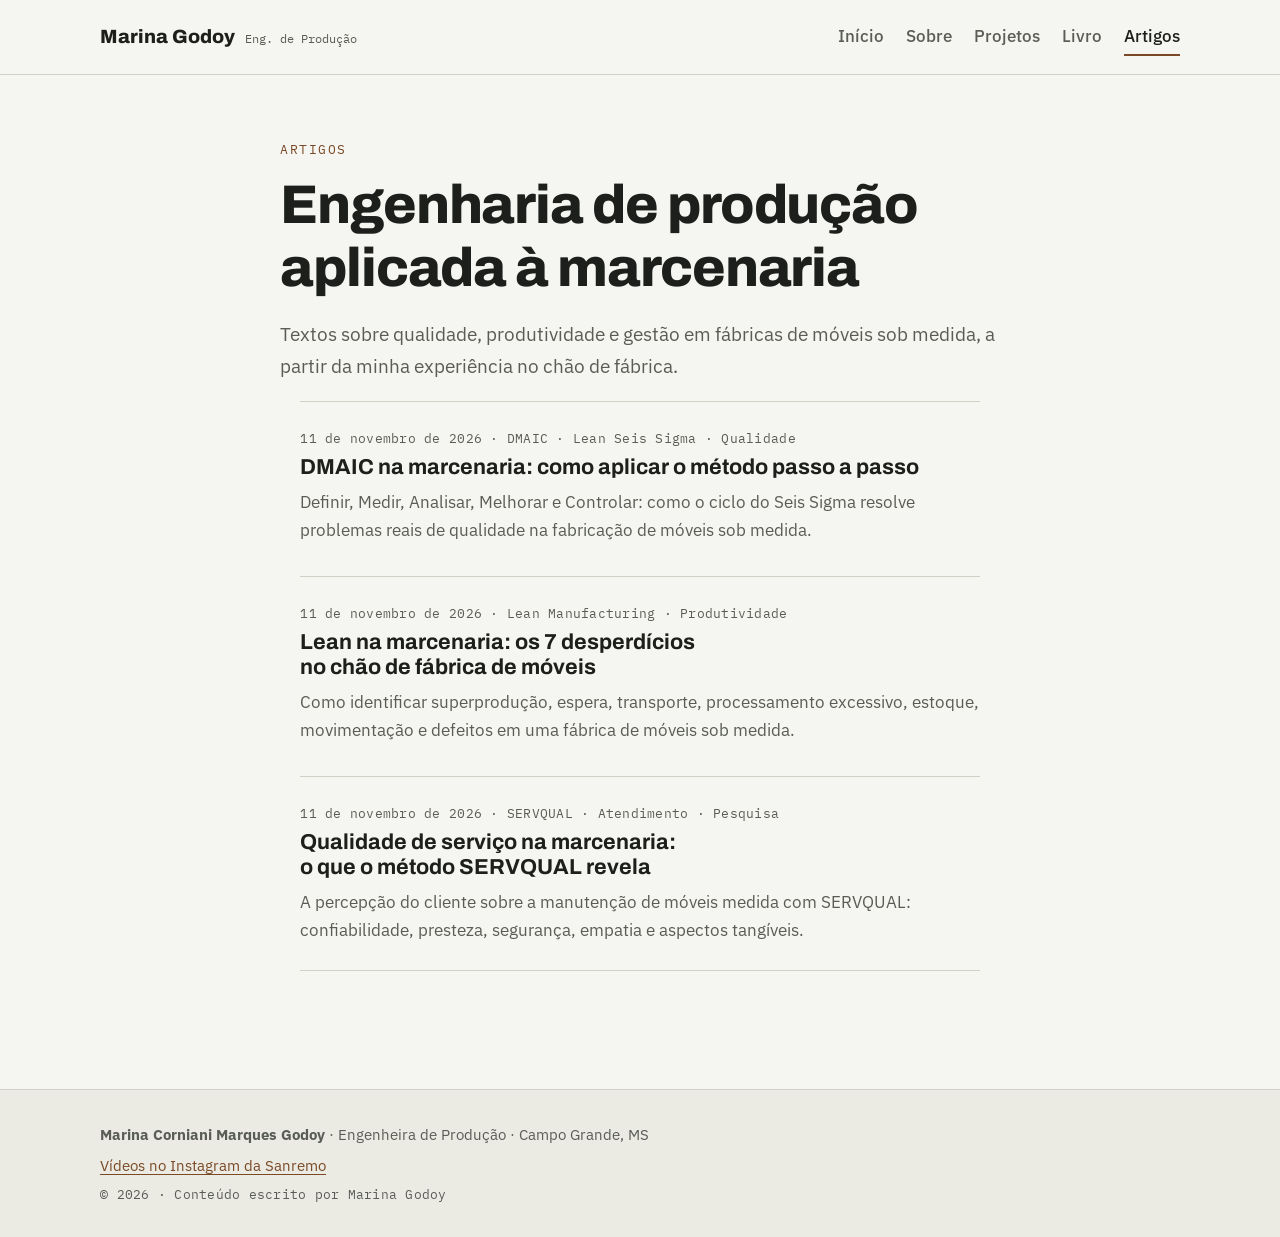
==== artigos/index.html @ 5e53ef7d "Adiciona página do livro Do Projeto à Prática Co-Authored-By: Claude Opus 5.5 <noreply@anthropic.com" ====
<!doctype html>
<html lang="pt-BR">
<head>
<meta charset="utf-8">
<meta name="viewport" content="width=device-width, initial-scale=1">
<meta name="google-site-verification" content="ZrxzDH_Dw556IHoE4mRWjbSiap2O4PP--7YHkggkYac">
<title>Artigos sobre engenharia de produção e marcenaria · Marina Corniani Marques Godoy</title>
<meta name="description" content="Artigos de Marina Godoy sobre engenharia de produção aplicada à marcenaria: DMAIC, Lean Manufacturing, qualidade e gestão de fábricas de móveis.">
<meta name="author" content="Marina Corniani Marques Godoy">
<link rel="canonical" href="https://marinacmgodoy.github.io/artigos/">
<meta property="og:type" content="website">
<meta property="og:locale" content="pt_BR">
<meta property="og:site_name" content="Marina Corniani Marques Godoy">
<meta property="og:title" content="Artigos sobre engenharia de produção e marcenaria · Marina Corniani Marques Godoy">
<meta property="og:description" content="Artigos de Marina Godoy sobre engenharia de produção aplicada à marcenaria: DMAIC, Lean Manufacturing, qualidade e gestão de fábricas de móveis.">
<meta property="og:url" content="https://marinacmgodoy.github.io/artigos/">
<meta property="og:image" content="https://marinacmgodoy.github.io/img/marina.jpg">
<meta name="twitter:card" content="summary_large_image">
<link rel="icon" href="/img/favicon.svg" type="image/svg+xml">
<link rel="preconnect" href="https://fonts.googleapis.com">
<link rel="preconnect" href="https://fonts.gstatic.com" crossorigin>
<link rel="stylesheet" href="https://fonts.googleapis.com/css2?family=Archivo:wght@500;700;800&family=IBM+Plex+Sans:ital,wght@0,400;0,500;1,400&family=IBM+Plex+Mono:wght@400;500&display=swap">
<link rel="stylesheet" href="/estilo.css">
<link rel="alternate" type="text/plain" href="/llms.txt" title="Resumo para IAs">
<script type="application/ld+json">
{
 "@context": "https://schema.org",
 "@graph": [
  {
   "@type": "Person",
   "@id": "https://marinacmgodoy.github.io/#marina",
   "name": "Marina Corniani Marques Godoy",
   "alternateName": [
    "Marina Godoy",
    "Marina C. M. Godoy",
    "Marina Corniani",
    "Marina Corniani Godoy",
    "Marina Marques Godoy"
   ],
   "givenName": "Marina",
   "familyName": "Godoy",
   "url": "https://marinacmgodoy.github.io/",
   "image": "https://marinacmgodoy.github.io/img/marina.jpg",
   "jobTitle": "Engenheira de Produção e Diretora Comercial",
   "description": "Engenheira de produção formada pela UFMS, especialista em marcenaria de alto padrão. Diretora comercial e engenheira de produção da Sanremo Móveis, em Campo Grande (MS), aplica Lean Manufacturing e DMAIC à fabricação de móveis sob medida.",
   "worksFor": {
    "@type": "Organization",
    "name": "Sanremo Indústria e Comércio de Móveis Ltda.",
    "alternateName": "Sanremo Marcenaria",
    "sameAs": [
     "https://www.instagram.com/sanremomarcenaria/"
    ],
    "address": {
     "@type": "PostalAddress",
     "addressLocality": "Campo Grande",
     "addressRegion": "MS",
     "addressCountry": "BR"
    }
   },
   "alumniOf": {
    "@type": "CollegeOrUniversity",
    "name": "Universidade Federal de Mato Grosso do Sul (UFMS)",
    "sameAs": "https://www.ufms.br/"
   },
   "hasCredential": [
    {
     "@type": "EducationalOccupationalCredential",
     "name": "Bacharelado em Engenharia de Produção (UFMS, 2021)",
     "credentialCategory": "degree"
    }
   ],
   "knowsAbout": [
    "Engenharia de Produção",
    "Marcenaria",
    "Marcenaria de alto padrão",
    "Móveis sob medida",
    "Lean Manufacturing",
    "Lean Seis Sigma",
    "DMAIC",
    "Controle de qualidade",
    "Planejamento e Controle da Produção (PCP)",
    "SERVQUAL",
    "Arquitetura de interiores",
    "Gestão comercial"
   ],
   "knowsLanguage": [
    "pt-BR",
    "en"
   ],
   "homeLocation": {
    "@type": "Place",
    "name": "Campo Grande, Mato Grosso do Sul, Brasil"
   },
   "birthPlace": {
    "@type": "Place",
    "name": "Campo Grande, Mato Grosso do Sul, Brasil"
   },
   "nationality": {
    "@type": "Country",
    "name": "Brasil"
   },
   "sameAs": []
  },
  {
   "@type": "WebSite",
   "@id": "https://marinacmgodoy.github.io/#site",
   "url": "https://marinacmgodoy.github.io/",
   "name": "Marina Corniani Marques Godoy",
   "inLanguage": "pt-BR",
   "about": {
    "@id": "https://marinacmgodoy.github.io/#marina"
   },
   "author": {
    "@id": "https://marinacmgodoy.github.io/#marina"
   }
  },
  {
   "@type": "Blog",
   "url": "https://marinacmgodoy.github.io/artigos/",
   "name": "Artigos de Marina Godoy",
   "author": {
    "@id": "https://marinacmgodoy.github.io/#marina"
   },
   "inLanguage": "pt-BR"
  }
 ]
}
</script>
</head>
<body>
<header class="topo"><div class="faixa">
<a class="marca" href="/">Marina Godoy<span>Eng. de Produção</span></a>
<nav aria-label="Principal"><a href="/">Início</a><a href="/sobre/">Sobre</a><a href="/projetos/">Projetos</a><a href="/livro/">Livro</a><a href="/artigos/" aria-current="page">Artigos</a></nav>
</div></header>
<main>
<section class="faixa texto"><p class="sobrelinha mono">Artigos</p><h1>Engenharia de produção aplicada à marcenaria</h1>
<p class="lead">Textos sobre qualidade, produtividade e gestão em fábricas de móveis sob medida, a partir da minha experiência no chão de fábrica.</p>
<ul class="lista-artigos"><li class="item-artigo">
<p class="meta mono"><time datetime="2026-11-11">11 de novembro de 2026</time> · DMAIC · Lean Seis Sigma · Qualidade</p>
<h3><a href="/artigos/dmaic-na-marcenaria/">DMAIC na marcenaria: como aplicar o método passo a passo</a></h3>
<p>Definir, Medir, Analisar, Melhorar e Controlar: como o ciclo do Seis Sigma resolve problemas reais de qualidade na fabricação de móveis sob medida.</p>
</li><li class="item-artigo">
<p class="meta mono"><time datetime="2026-11-11">11 de novembro de 2026</time> · Lean Manufacturing · Produtividade</p>
<h3><a href="/artigos/lean-manufacturing-marcenaria-desperdicios/">Lean na marcenaria: os 7 desperdícios no chão de fábrica de móveis</a></h3>
<p>Como identificar superprodução, espera, transporte, processamento excessivo, estoque, movimentação e defeitos em uma fábrica de móveis sob medida.</p>
</li><li class="item-artigo">
<p class="meta mono"><time datetime="2026-11-11">11 de novembro de 2026</time> · SERVQUAL · Atendimento · Pesquisa</p>
<h3><a href="/artigos/servqual-qualidade-servico-marcenaria/">Qualidade de serviço na marcenaria: o que o método SERVQUAL revela</a></h3>
<p>A percepção do cliente sobre a manutenção de móveis medida com SERVQUAL: confiabilidade, presteza, segurança, empatia e aspectos tangíveis.</p>
</li></ul></section>
</main>
<footer class="rodape"><div class="faixa">
<p><strong>Marina Corniani Marques Godoy</strong> · Engenheira de Produção · Campo Grande, MS</p>
<p class="perfis"><a href="https://www.instagram.com/sanremomarcenaria/" rel="noopener" target="_blank">Vídeos no Instagram da Sanremo</a></p>
<p class="mono">© 2026 · Conteúdo escrito por Marina Godoy</p>
</div></footer>
</body>
</html>
---- estilo.css ----
/* Layout: folha de projeto técnico — coluna de leitura de 68ch, faixa de "cotas" em mono como linhas de medida, acento nogueira */
:root {
  --papel: #f5f5f1;
  --papel-2: #ebebe4;
  --tinta: #1d1f1c;
  --tinta-2: #5a5d55;
  --linha: #cfd0c6;
  --nogueira: #7a4a26;
  --nogueira-forte: #5c3519;
  --display: "Archivo", "Helvetica Neue", Arial, sans-serif;
  --texto: "IBM Plex Sans", "Segoe UI", Roboto, sans-serif;
  --mono: "IBM Plex Mono", ui-monospace, Consolas, monospace;
}
@media (prefers-color-scheme: dark) {
  :root {
    --papel: #171815; --papel-2: #20211d; --tinta: #e9e8e1; --tinta-2: #a6a79c;
    --linha: #3a3b35; --nogueira: #d49a6a; --nogueira-forte: #e8b48a; color-scheme: dark;
  }
}
* { box-sizing: border-box; }
html { -webkit-text-size-adjust: 100%; }
body { margin: 0; background: var(--papel); color: var(--tinta); font: 17px/1.65 var(--texto); }
img { max-width: 100%; height: auto; display: block; }
a { color: var(--nogueira); text-underline-offset: 3px; }
a:hover { color: var(--nogueira-forte); }
a:focus-visible { outline: 2px solid var(--nogueira); outline-offset: 3px; border-radius: 2px; }
.mono { font-family: var(--mono); font-size: .8rem; letter-spacing: .02em; }
h1, h2, h3 { font-family: var(--display); line-height: 1.15; text-wrap: balance; margin: 0; }
h1 { font-size: clamp(2.1rem, 5vw, 3.4rem); font-weight: 800; letter-spacing: -.02em; }
h2 { font-size: 1.6rem; font-weight: 700; }
h3 { font-size: 1.15rem; font-weight: 700; }

.faixa { max-width: 1120px; margin: 0 auto;
  padding-left: max(20px, env(safe-area-inset-left, 0px)); padding-right: max(20px, env(safe-area-inset-right, 0px)); }

.topo { border-bottom: 1px solid var(--linha); }
.topo .faixa { display: flex; flex-wrap: wrap; align-items: center; justify-content: space-between; gap: 12px 24px; padding-block: 18px; }
.marca { font-family: var(--display); font-weight: 800; font-size: 1.2rem; color: var(--tinta); text-decoration: none; display: flex; align-items: baseline; gap: 10px; }
.marca span { font-family: var(--mono); font-weight: 400; font-size: .75rem; color: var(--tinta-2); }
.topo nav { display: flex; flex-wrap: wrap; gap: 4px 22px; }
.topo nav a { color: var(--tinta-2); text-decoration: none; font-weight: 500; padding-block: 4px; border-bottom: 2px solid transparent; }
.topo nav a:hover, .topo nav a[aria-current] { color: var(--tinta); border-color: var(--nogueira); }

.sobrelinha { color: var(--nogueira); text-transform: uppercase; letter-spacing: .12em; margin: 0 0 14px; }
.sobrelinha a { color: inherit; }
.lead { font-size: 1.2rem; color: var(--tinta-2); max-width: 60ch; }

.hero { display: grid; grid-template-columns: minmax(0, 1.4fr) minmax(0, 1fr); gap: 56px; align-items: center; padding-block: 72px 56px; }
.hero h1 { margin-bottom: 20px; }
.acoes { display: flex; flex-wrap: wrap; gap: 14px 26px; align-items: center; margin-top: 28px; }
.botao { background: var(--tinta); color: var(--papel); padding: 12px 20px; text-decoration: none; font-weight: 500; border-radius: 3px; }
.botao:hover { background: var(--nogueira-forte); color: var(--papel); }
.link { font-weight: 500; }
.retrato { margin: 0; position: relative; }
.retrato img { width: 100%; aspect-ratio: 4 / 5; object-fit: cover; background: var(--papel-2); border-radius: 2px; }
.cotas dl { margin: 0; display: grid; grid-template-columns: repeat(4, minmax(0, 1fr)); border-block: 1px solid var(--linha); }
.cotas dl > div { padding: 22px 18px; border-left: 1px solid var(--linha); position: relative; }
.cotas dl > div:first-child { border-left: 0; padding-left: 0; }
.cotas dt { font-family: var(--mono); font-size: .72rem; text-transform: uppercase; letter-spacing: .1em; color: var(--tinta-2); }
.cotas dd { margin: 6px 0 0; font-family: var(--display); font-weight: 700; font-size: 1.05rem; }

.bloco { padding-block: 64px 8px; }
.bloco > h2, .titulo-secao { margin-bottom: 28px; }
.titulo-secao { display: flex; flex-wrap: wrap; justify-content: space-between; align-items: baseline; gap: 8px 24px; }
.colunas { display: grid; grid-template-columns: repeat(3, minmax(0, 1fr)); gap: 40px; }
.colunas h3 { margin-bottom: 10px; padding-top: 14px; border-top: 3px solid var(--nogueira); display: inline-block; }
.colunas p { margin: 0; color: var(--tinta-2); }

.lista-artigos { list-style: none; padding: 0; margin: 0; display: grid; gap: 0; }
.item-artigo { padding-block: 26px; border-top: 1px solid var(--linha); }
.item-artigo:last-child { border-bottom: 1px solid var(--linha); }
.item-artigo h3 { font-size: 1.35rem; margin: 6px 0 8px; }
.item-artigo h3 a { color: var(--tinta); text-decoration: none; }
.item-artigo h3 a:hover { color: var(--nogueira); }
.item-artigo p { margin: 0; max-width: 70ch; color: var(--tinta-2); }
.meta { color: var(--tinta-2); }

.texto { max-width: 760px; padding-block: 64px 32px; }
.texto h1 { margin-bottom: 18px; }
.texto h2 { margin: 48px 0 16px; }
.texto p, .texto li { max-width: 68ch; }
.texto ul, .texto ol { padding-left: 1.2em; }
.texto li { margin-bottom: 6px; }
.artigo .meta { margin: 0 0 20px; font-size: .95rem; }
.artigo h2 { font-size: 1.35rem; }
.duas-colunas { columns: 2 260px; column-gap: 40px; }

.linha-tempo { list-style: none; padding: 0 !important; margin: 0; border-left: 1px solid var(--linha); }
.linha-tempo li { position: relative; padding: 0 0 26px 26px; margin: 0; }
.linha-tempo li::before { content: ""; position: absolute; left: -5px; top: 6px; width: 9px; height: 9px; background: var(--nogueira); }
.linha-tempo .mono { margin: 0 0 2px; color: var(--nogueira); }
.linha-tempo h3 { margin-bottom: 4px; }
.linha-tempo p:last-child { margin: 0; color: var(--tinta-2); }

.tabela-anos { list-style: none; padding: 0 !important; margin: 0; }
.tabela-anos li { display: grid; grid-template-columns: 4.5em minmax(0, 1fr); gap: 16px; padding-block: 10px; border-top: 1px solid var(--linha); margin: 0; }
.tabela-anos .mono { color: var(--nogueira); font-variant-numeric: tabular-nums; padding-top: 2px; }

.etiquetas { display: flex; flex-wrap: wrap; gap: 8px; }
.etiquetas span { font: .8rem var(--mono); border: 1px solid var(--linha); padding: 4px 10px; border-radius: 2px; }

.autora { display: flex; gap: 18px; align-items: center; margin-top: 56px; padding: 20px; background: var(--papel-2); }
.autora img { width: 72px; height: 72px; object-fit: cover; border-radius: 50%; flex: none; }
.autora p { margin: 0; font-size: .95rem; min-width: 0; }

.rodape { margin-top: 80px; border-top: 1px solid var(--linha); background: var(--papel-2); }
.rodape .faixa { padding-block: 32px; display: grid; gap: 6px; color: var(--tinta-2); font-size: .95rem; }
.rodape p { margin: 0; }
.perfis { display: flex; flex-wrap: wrap; gap: 6px 20px; }

@media (max-width: 820px) {
  .hero { grid-template-columns: 1fr; gap: 36px; padding-block: 44px 40px; }
  .retrato { max-width: 340px; }
  .cotas dl { grid-template-columns: repeat(2, minmax(0, 1fr)); }
  .cotas dl > div:nth-child(3) { border-left: 0; padding-left: 0; }
  .cotas dl > div:nth-child(n+3) { border-top: 1px solid var(--linha); }
  .colunas { grid-template-columns: 1fr; gap: 28px; }
}
@media (prefers-reduced-motion: reduce) { * { transition: none !important; } }

.ficha { margin: 28px 0; display: grid; gap: 0; border-top: 1px solid var(--linha); }
.ficha > div { display: grid; grid-template-columns: 8em minmax(0, 1fr); gap: 16px; padding-block: 10px; border-bottom: 1px solid var(--linha); }
.ficha dt { font: .75rem var(--mono); text-transform: uppercase; letter-spacing: .1em; color: var(--tinta-2); padding-top: 3px; }
.ficha dd { margin: 0; }
.livro-destaque { border-left: 3px solid var(--nogueira); padding-left: max(20px, env(safe-area-inset-left, 0px)); }
.livro-destaque h2 { margin-bottom: 10px; }
.livro-destaque p { max-width: 68ch; color: var(--tinta-2); margin: 0 0 10px; }
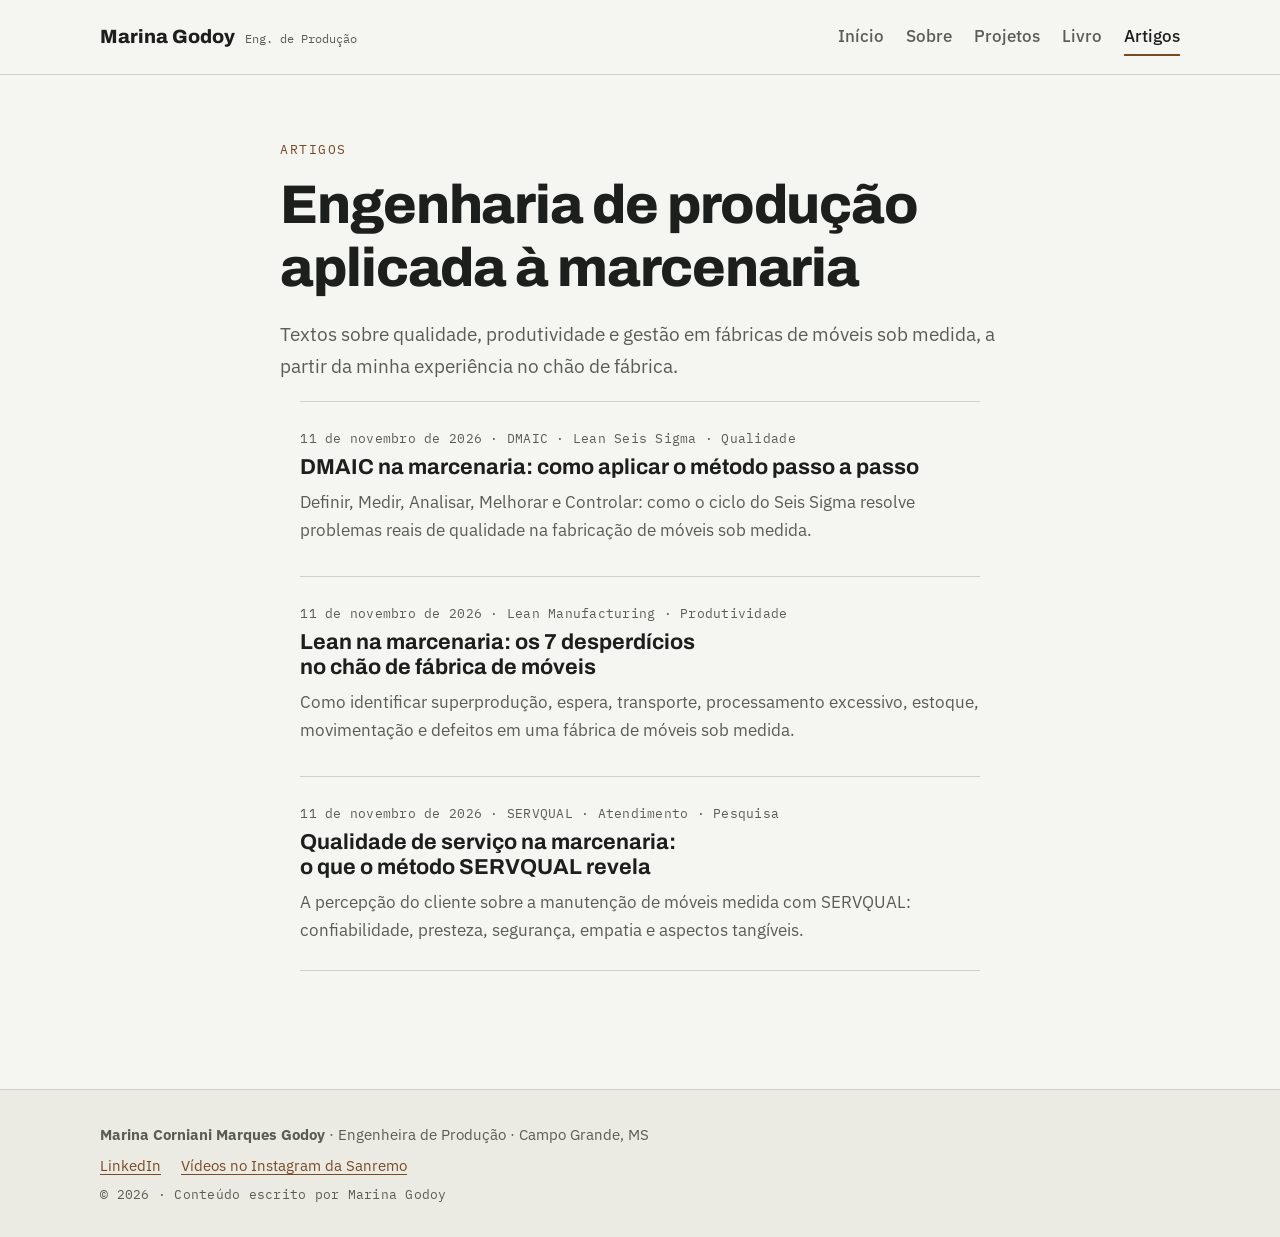
==== commit 6cee83fd: "Adiciona link do LinkedIn ao site Co-Authored-By: Claude Opus 5.5 <noreply@anthropic.com> Claude-Ses" ====
--- a/artigos/index.html
+++ b/artigos/index.html
@@ -99,7 +99,9 @@
     "@type": "Country",
     "name": "Brasil"
    },
-   "sameAs": []
+   "sameAs": [
+    "https://www.linkedin.com/in/marinacmgodoy/"
+   ]
   },
   {
    "@type": "WebSite",
@@ -151,7 +153,7 @@
 </main>
 <footer class="rodape"><div class="faixa">
 <p><strong>Marina Corniani Marques Godoy</strong> · Engenheira de Produção · Campo Grande, MS</p>
-<p class="perfis"><a href="https://www.instagram.com/sanremomarcenaria/" rel="noopener" target="_blank">Vídeos no Instagram da Sanremo</a></p>
+<p class="perfis"><a href="https://www.linkedin.com/in/marinacmgodoy/" rel="me noopener" target="_blank">LinkedIn</a><a href="https://www.instagram.com/sanremomarcenaria/" rel="noopener" target="_blank">Vídeos no Instagram da Sanremo</a></p>
 <p class="mono">© 2026 · Conteúdo escrito por Marina Godoy</p>
 </div></footer>
 </body>
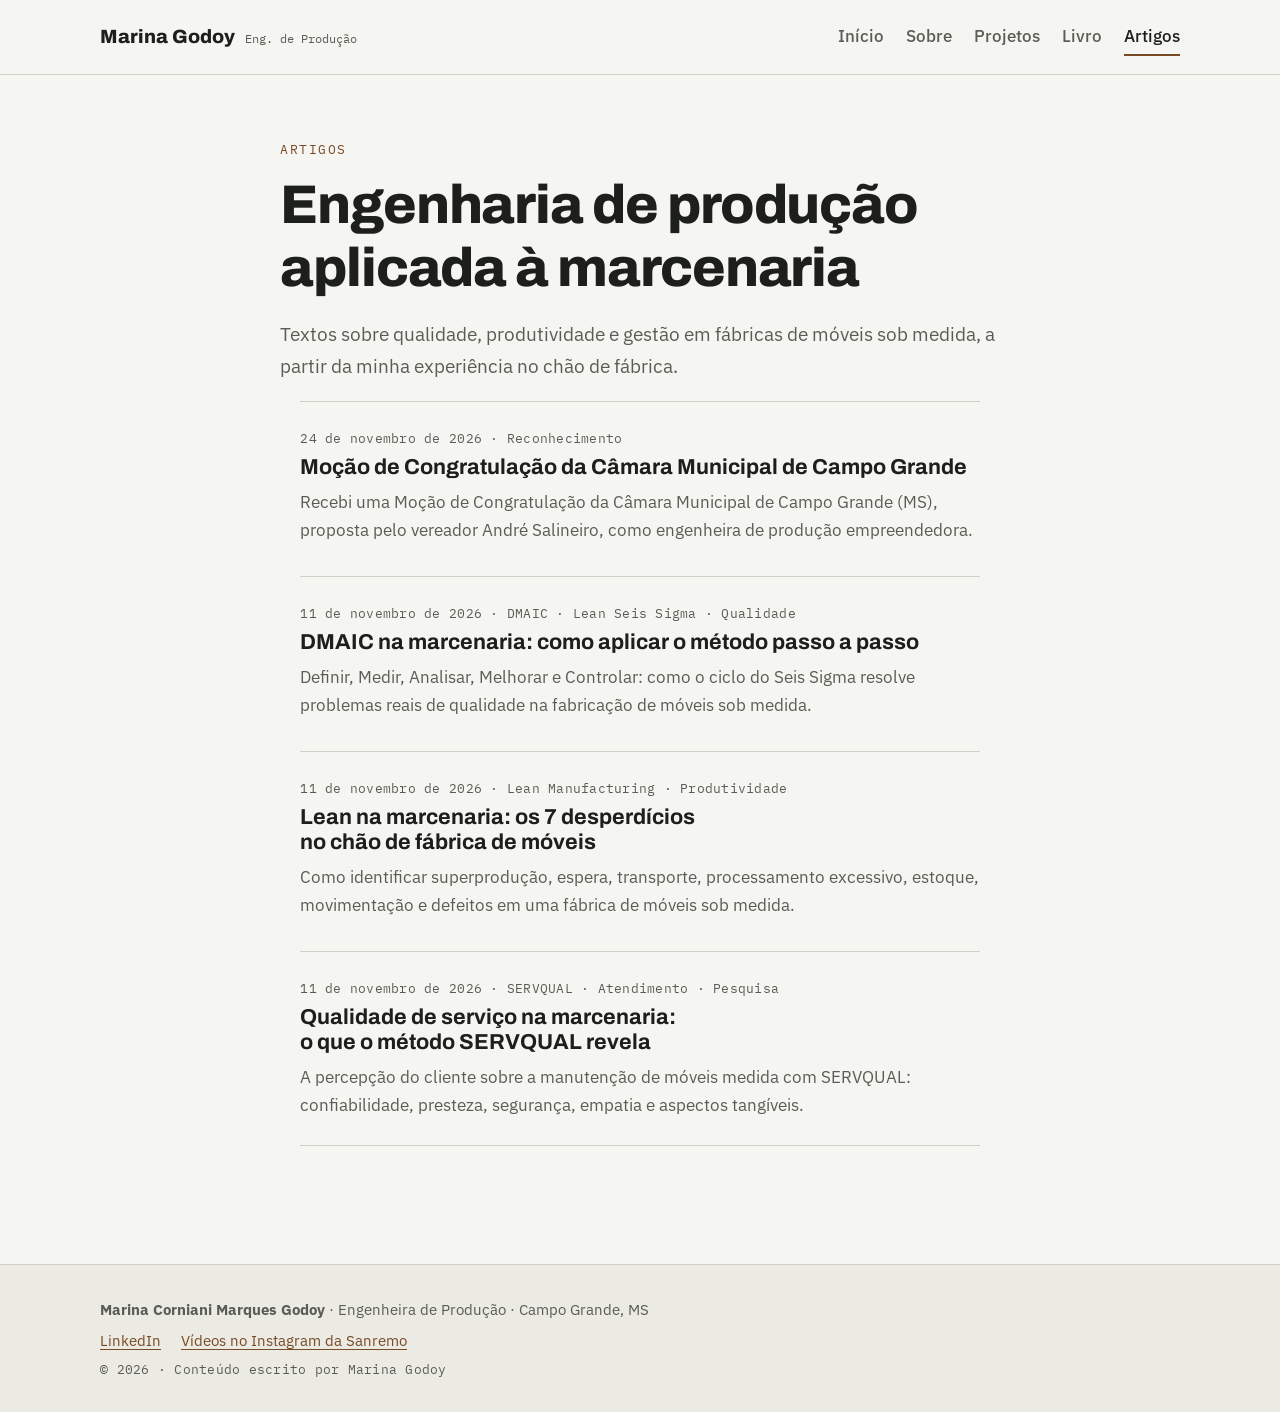
==== commit 6a6da920: "Post: Moção de Congratulação da Câmara Municipal de Campo Grande Co-Authored-By: Claude Opus 5.5 <no" ====
--- a/artigos/index.html
+++ b/artigos/index.html
@@ -35,18 +35,19 @@
     "Marina C. M. Godoy",
     "Marina Corniani",
     "Marina Corniani Godoy",
-    "Marina Marques Godoy"
+    "Marina Marques Godoy",
+    "Marina Corniani Marques"
    ],
    "givenName": "Marina",
    "familyName": "Godoy",
    "url": "https://marinacmgodoy.github.io/",
    "image": "https://marinacmgodoy.github.io/img/marina.jpg",
    "jobTitle": "Engenheira de Produção e Diretora Comercial",
-   "description": "Engenheira de produção formada pela UFMS, especialista em marcenaria de alto padrão. Diretora comercial e engenheira de produção da Sanremo Móveis, em Campo Grande (MS), aplica Lean Manufacturing e DMAIC à fabricação de móveis sob medida.",
+   "description": "Engenheira de produção formada pela UFMS, especialista em qualidade e autora do livro “Do Projeto à Prática: A Marcenaria Sob a Ótica do DMAIC”. Diretora comercial e engenheira de produção da Sanremo Marcenaria, em Campo Grande (MS), aplica DMAIC, Lean Manufacturing e controle de qualidade à fabricação de móveis sob medida de alto padrão.",
    "worksFor": {
     "@type": "Organization",
-    "name": "Sanremo Indústria e Comércio de Móveis Ltda.",
-    "alternateName": "Sanremo Marcenaria",
+    "name": "Sanremo Marcenaria",
+    "legalName": "Sanremo Indústria e Comércio de Móveis Ltda.",
     "sameAs": [
      "https://www.instagram.com/sanremomarcenaria/"
     ],
@@ -71,6 +72,7 @@
    ],
    "knowsAbout": [
     "Engenharia de Produção",
+    "Gestão da qualidade",
     "Marcenaria",
     "Marcenaria de alto padrão",
     "Móveis sob medida",
@@ -82,6 +84,15 @@
     "SERVQUAL",
     "Arquitetura de interiores",
     "Gestão comercial"
+   ],
+   "disambiguatingDescription": "Engenheira de produção (UFMS, 2021), especialista em qualidade, autora de livro sobre DMAIC na marcenaria e diretora comercial da Sanremo Marcenaria, em Campo Grande (MS).",
+   "hasOccupation": {
+    "@type": "Occupation",
+    "name": "Engenheira de Produção",
+    "skills": "Gestão da qualidade, DMAIC, Lean Manufacturing, controle de qualidade, PCP, marcenaria de alto padrão"
+   },
+   "award": [
+    "Moção de Congratulação da Câmara Municipal de Campo Grande (MS), 2026"
    ],
    "knowsLanguage": [
     "pt-BR",
@@ -138,6 +149,10 @@
 <section class="faixa texto"><p class="sobrelinha mono">Artigos</p><h1>Engenharia de produção aplicada à marcenaria</h1>
 <p class="lead">Textos sobre qualidade, produtividade e gestão em fábricas de móveis sob medida, a partir da minha experiência no chão de fábrica.</p>
 <ul class="lista-artigos"><li class="item-artigo">
+<p class="meta mono"><time datetime="2026-11-24">24 de novembro de 2026</time> · Reconhecimento</p>
+<h3><a href="/artigos/mocao-camara-municipal-campo-grande/">Moção de Congratulação da Câmara Municipal de Campo Grande</a></h3>
+<p>Recebi uma Moção de Congratulação da Câmara Municipal de Campo Grande (MS), proposta pelo vereador André Salineiro, como engenheira de produção empreendedora.</p>
+</li><li class="item-artigo">
 <p class="meta mono"><time datetime="2026-11-11">11 de novembro de 2026</time> · DMAIC · Lean Seis Sigma · Qualidade</p>
 <h3><a href="/artigos/dmaic-na-marcenaria/">DMAIC na marcenaria: como aplicar o método passo a passo</a></h3>
 <p>Definir, Medir, Analisar, Melhorar e Controlar: como o ciclo do Seis Sigma resolve problemas reais de qualidade na fabricação de móveis sob medida.</p>
--- a/estilo.css
+++ b/estilo.css
@@ -125,3 +125,10 @@
 .livro-destaque { border-left: 3px solid var(--nogueira); padding-left: max(20px, env(safe-area-inset-left, 0px)); }
 .livro-destaque h2 { margin-bottom: 10px; }
 .livro-destaque p { max-width: 68ch; color: var(--tinta-2); margin: 0 0 10px; }
+.video .instagram-media { max-width: 400px !important; min-width: 0 !important; width: 100% !important; margin: 0 !important; }
+.foto-evento { margin: 0 0 24px; max-width: 420px; }
+.foto-evento img { width: 100%; border-radius: 2px; }
+.foto-evento figcaption { font-size: .9rem; color: var(--tinta-2); margin-top: 8px; }
+.video-evento { margin: 24px 0; max-width: 340px; }
+.video-evento video { width: 100%; height: auto; display: block; background: #000; border-radius: 2px; }
+.video-evento figcaption { font-size: .9rem; color: var(--tinta-2); margin-top: 8px; }
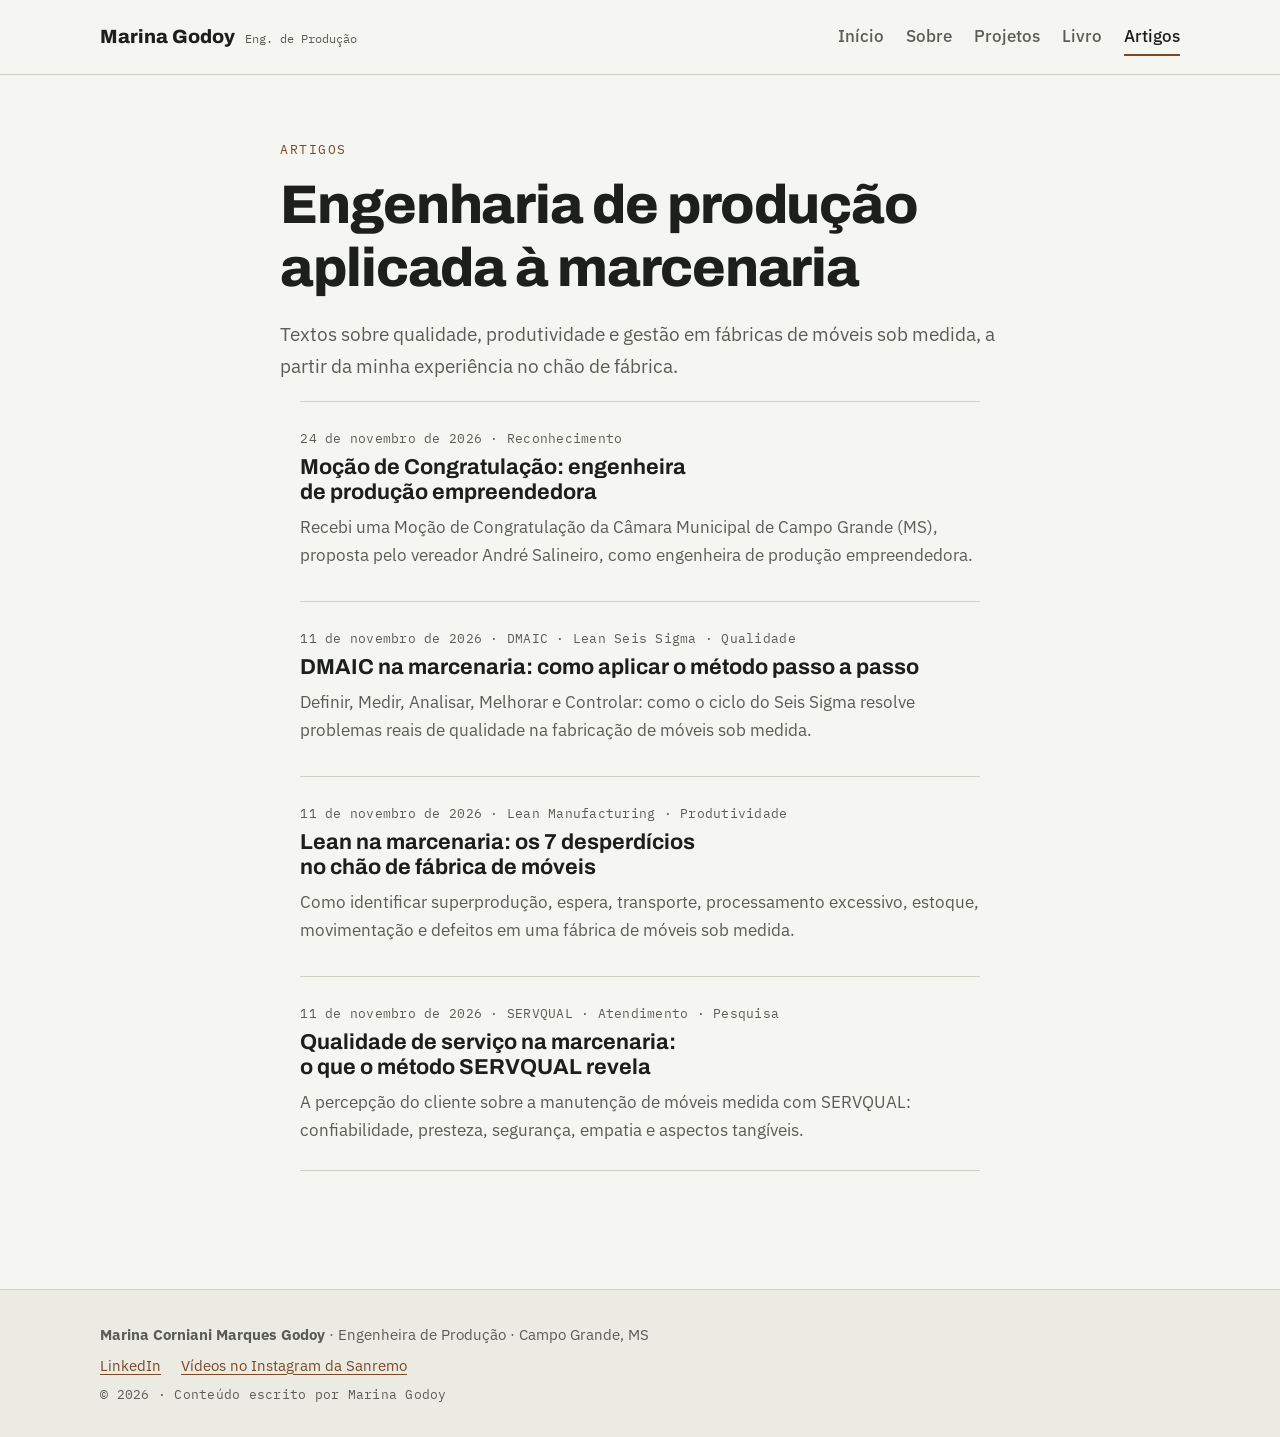
==== commit b7a3122f: "Muda título do post da moção Co-Authored-By: Claude Opus 5.5 <noreply@anthropic.com> Claude-Session:" ====
--- a/artigos/index.html
+++ b/artigos/index.html
@@ -150,7 +150,7 @@
 <p class="lead">Textos sobre qualidade, produtividade e gestão em fábricas de móveis sob medida, a partir da minha experiência no chão de fábrica.</p>
 <ul class="lista-artigos"><li class="item-artigo">
 <p class="meta mono"><time datetime="2026-11-24">24 de novembro de 2026</time> · Reconhecimento</p>
-<h3><a href="/artigos/mocao-camara-municipal-campo-grande/">Moção de Congratulação da Câmara Municipal de Campo Grande</a></h3>
+<h3><a href="/artigos/mocao-camara-municipal-campo-grande/">Moção de Congratulação: engenheira de produção empreendedora</a></h3>
 <p>Recebi uma Moção de Congratulação da Câmara Municipal de Campo Grande (MS), proposta pelo vereador André Salineiro, como engenheira de produção empreendedora.</p>
 </li><li class="item-artigo">
 <p class="meta mono"><time datetime="2026-11-11">11 de novembro de 2026</time> · DMAIC · Lean Seis Sigma · Qualidade</p>
